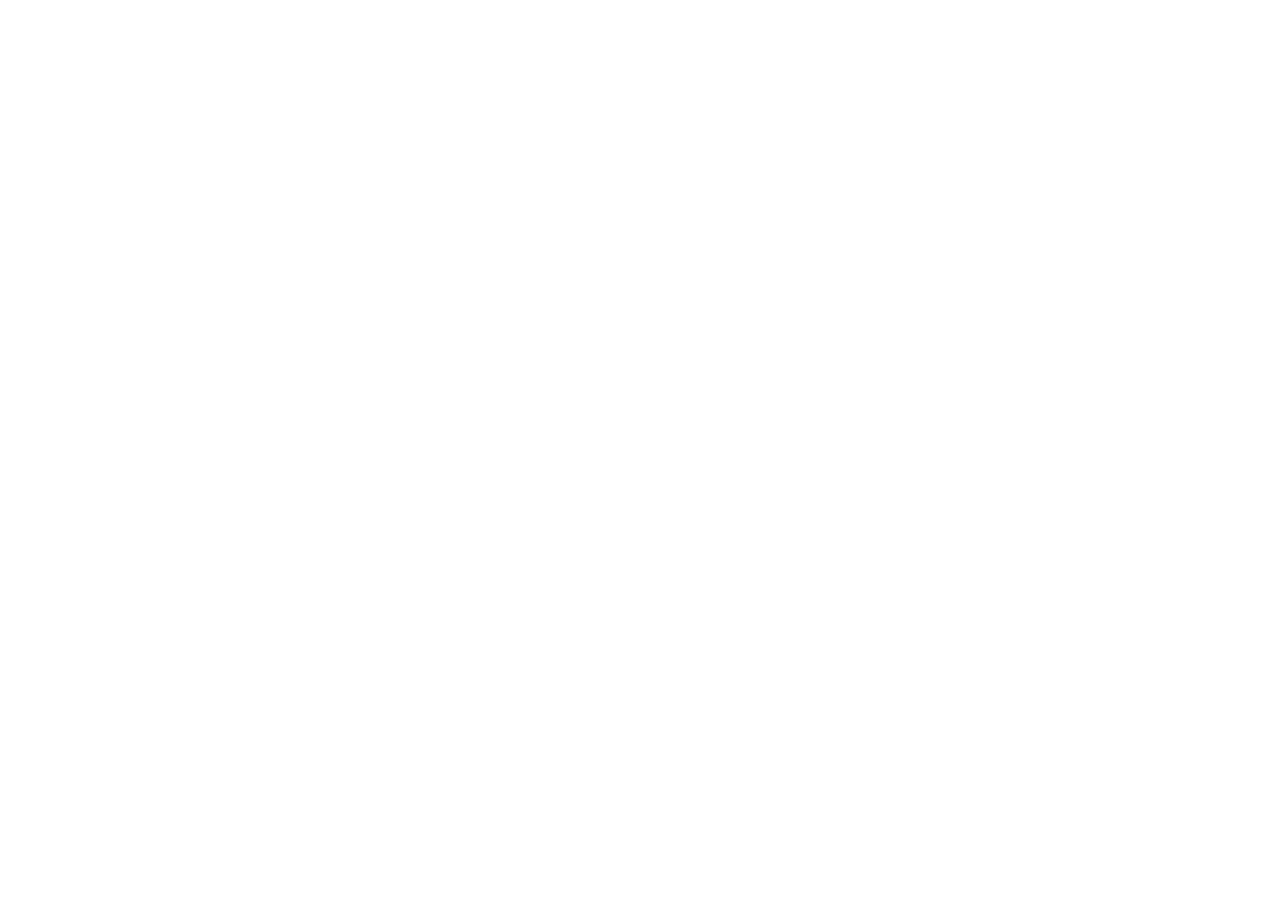
==== index.html @ 0198e79f "initialization of file structures is complete" ====
<!DOCTYPE html>
<html lang="en">
<head>
    <meta charset="UTF-8">
    <meta name="viewport" content="width=device-width, initial-scale=1.0">
    <title>Internet Magazin</title>
    <!-- bootstrap css-->
    <link rel="stylesheet" href="./libs/bootstrap/bootstrap.css">
    <!-- normalize css file -->
    <link rel="stylesheet" href="./css/normalize.css">
    <!-- custom css file -->
    <link rel="stylesheet" href="./css/style.css">
</head>
<body>
    <!-- wrapper -->
    <div class="wrapper">

        <!-- header -->
        <header class="header">

        </header>

        <!-- main -->
        <main class="main">
            
        </main>

        <!-- footer -->
        <footer class="footer">

        </footer>

    </div>

    
    <!-- bootstrap js file -->
    <script src="./libs/bootstrap/bootstrap.js"></script>
    <!-- custom js file -->
    <script src="./javaScript/main.js"></script>
</body>
</html>
---- css/style.css ----
/* core style */
*
{
    padding: 0;
    margin: 0;
    box-sizing: border-box;
    list-style: none;
    text-decoration: none;
}

ul,
ol
{
    padding-left: 0;
}

/* main style */
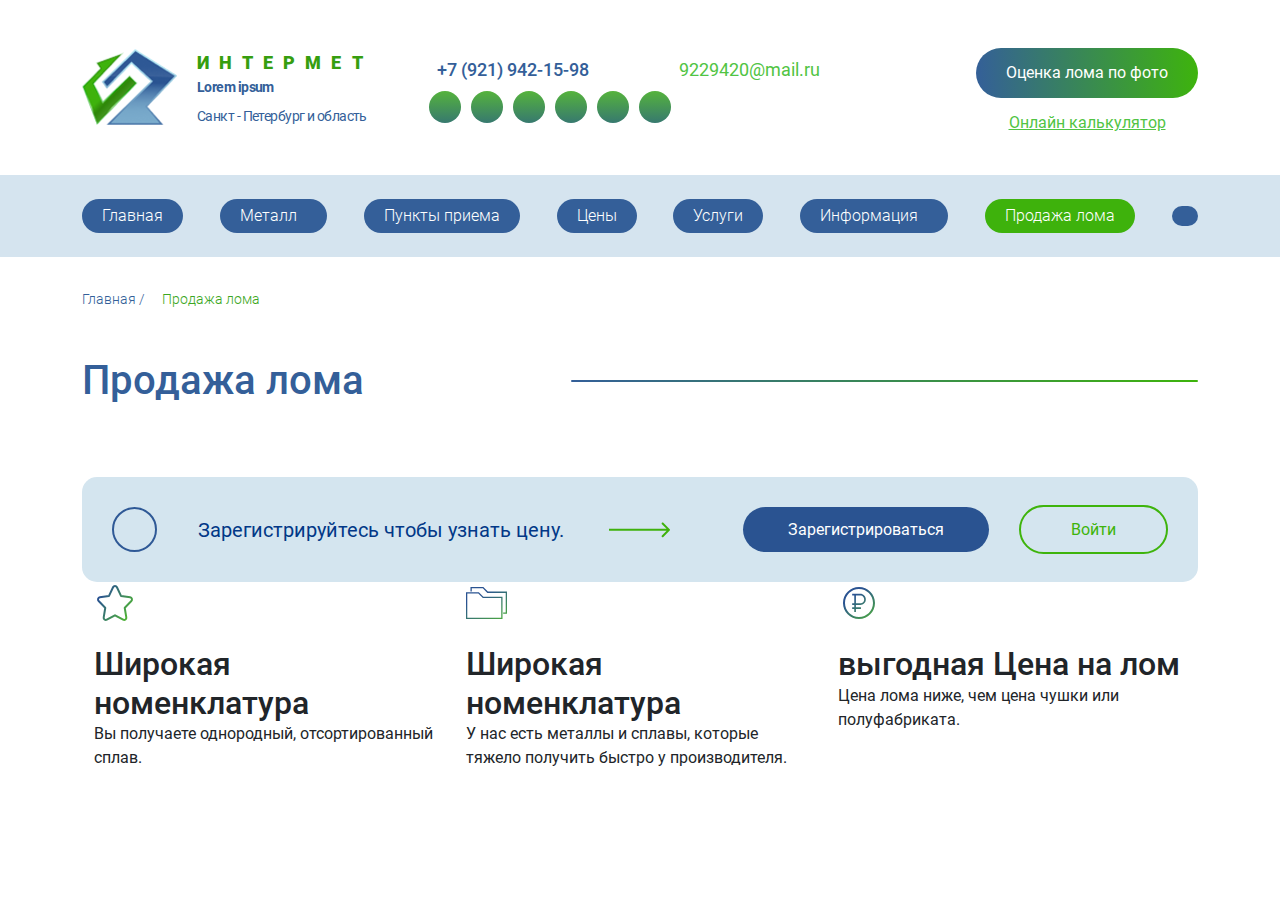
==== commit 76c1b28a: "more changes" ====
--- a/index.html
+++ b/index.html
@@ -1,41 +1,212 @@
 <!DOCTYPE html>
 <html lang="en">
-<head>
-    <meta charset="UTF-8">
-    <meta name="viewport" content="width=device-width, initial-scale=1.0">
+  <head>
+    <meta charset="UTF-8" />
+    <meta name="viewport" content="width=device-width, initial-scale=1.0" />
     <title>Internet Magazin</title>
     <!-- bootstrap css-->
-    <link rel="stylesheet" href="./libs/bootstrap/bootstrap.css">
+    <link rel="stylesheet" href="./libs/bootstrap/bootstrap.css" />
+    <!-- fontawesome link -->
+    <link
+      rel="stylesheet"
+      href="https://cdnjs.cloudflare.com/ajax/libs/font-awesome/6.5.1/css/all.min.css"
+      integrity="sha512-DTOQO9RWCH3ppGqcWaEA1BIZOC6xxalwEsw9c2QQeAIftl+Vegovlnee1c9QX4TctnWMn13TZye+giMm8e2LwA=="
+      crossorigin="anonymous"
+      referrerpolicy="no-referrer"
+    />
     <!-- normalize css file -->
-    <link rel="stylesheet" href="./css/normalize.css">
+    <link rel="stylesheet" href="./css/normalize.css" />
+    <!-- roboto font -->
+    <link rel="stylesheet" href="./fonts/Roboto/stylesheet.css" />
     <!-- custom css file -->
-    <link rel="stylesheet" href="./css/style.css">
-</head>
-<body>
+    <link rel="stylesheet" href="./css/style.css" />
+  </head>
+  <body>
     <!-- wrapper -->
     <div class="wrapper">
-
-        <!-- header -->
-        <header class="header">
-
-        </header>
-
-        <!-- main -->
-        <main class="main">
-            
-        </main>
-
-        <!-- footer -->
-        <footer class="footer">
-
-        </footer>
-
+      <!-- header -->
+      <header class="header">
+        <nav class="navbar navbar-expand-lg">
+          <div class="container">
+            <div class="header-left">
+              <!-- brand logo -->
+              <a class="brand-logo d-flex align-items-basline" href="#">
+                <img
+                  class="logo"
+                  src="./images/brand-logo.svg"
+                  alt="brand-logo"
+                />
+                <div class="logo-text">
+                  <h3 class="logo-name">ИНТЕРМЕТ</h3>
+                  <strong class="strong-text">Lorem ipsum</strong>
+                  <p class="logo-description">Санкт - Петербург и область</p>
+                </div>
+              </a>
+              <!-- no changes -->
+              <button
+                class="navbar-toggler"
+                type="button"
+                data-bs-toggle="collapse"
+                data-bs-target="#navbarSupportedContent"
+                aria-controls="navbarSupportedContent"
+                aria-expanded="false"
+                aria-label="Toggle navigation"
+              >
+                <span class="navbar-toggler-icon"></span>
+              </button>
+              <!-- no changes ^ -->
+            </div>
+            <div class="header-right">
+              <div class="collapse navbar-collapse" id="navbarSupportedContent">
+                <ul class="navbar-nav me-auto mb-2 mb-lg-0">
+                  <!-- social media -->
+                  <li class="nav-item social-media">
+                    <a
+                      class="nav-link active phone-number"
+                      aria-current="page"
+                      href="tel:+7 (921) 942-15-98"
+                      >+7 (921) 942-15-98</a
+                    >
+                    <div class="social-media-icon">
+                      <ul class="icon-menu d-flex align-items-center">
+                        <li class="icon-item">
+                          <a href="#!" class="icon-link"
+                            ><i class="fa-brands fa-whatsapp"></i
+                          ></a>
+                        </li>
+                        <li class="icon-item">
+                          <a href="#!" class="icon-link"
+                            ><i class="fa-brands fa-telegram"></i
+                          ></a>
+                        </li>
+                        <li class="icon-item">
+                          <a href="#!" class="icon-link"
+                            ><i class="fa-brands fa-weixin"></i
+                          ></a>
+                        </li>
+                        <li class="icon-item">
+                          <a href="#!" class="icon-link"
+                            ><i class="fa-brands fa-instagram"></i
+                          ></a>
+                        </li>
+                        <li class="icon-item">
+                          <a href="#!" class="icon-link"
+                            ><i class="fa-brands fa-youtube"></i
+                          ></a>
+                        </li>
+                        <li class="icon-item">
+                          <a href="#!" class="icon-link"
+                            ><i class="fa-brands fa-vk"></i
+                          ></a>
+                        </li>
+                      </ul>
+                    </div>
+                  </li>
+                  <!-- search -->
+                  <li class="nav-item search">
+                    <form class="d-flex align-items-center" role="search">
+                      <a class="nav-link gmail" href="mailto:9229420@mail.ru"
+                        >9229420@mail.ru</a
+                      >
+                      <i class="fa-solid fa-magnifying-glass"></i>
+                    </form>
+                  </li>
+                  <li class="nav-item tools d-flex flex-column">
+                    <a class="image-search" href="#!">Оценка лома по фото</a>
+                    <a class="calculator" href="#!">Онлайн калькулятор</a>
+                  </li>
+                </ul>
+              </div>
+            </div>
+          </div>
+        </nav>
+        <div class="navigation">
+          <div class="container">
+            <ul class="navigation-menu d-flex align-items-center justify-content-between">
+              <li class="navigation-item"><a href="#!" class="navigation-link">Главная</a></li>
+              <li class="navigation-item"><a href="#!" class="navigation-link">Металл <i class="fa-solid fa-bars"></i></a></li>
+              <li class="navigation-item"><a href="#!" class="navigation-link">Пункты приема</a></li>
+              <li class="navigation-item"><a href="#!" class="navigation-link">Цены</a></li>
+              <li class="navigation-item"><a href="#!" class="navigation-link">Услуги</a></li>
+              <li class="navigation-item"><a href="#!" class="navigation-link">Информация <i class="fa-solid fa-bars"></i></a></li>
+              <li class="navigation-item"><a href="#!" class="navigation-link">Продажа лома</a></li>
+              <li class="navigation-item"><a href="#!" class="navigation-link"><i class="fa-solid fa-question"></i></a></li>
+            </ul>
+          </div>
+        </div>
+      </header>
+
+      <!-- main -->
+      <main class="main">
+
+        <!-- intro -->
+        <section class="intro">
+          <div class="container">
+            <div class="path-status">
+              <span>Главная / <span class="path2">Продажа лома</span></span>
+            </div>
+            <div class="main-intro">
+              <div class="mian-intro-nav d-flex align-items-center justify-content-between">
+                <h1 class="intro-title">Продажа лома </h1>
+                <div class="line"></div>
+              </div>
+              <!-- login and sign up notification -->
+              <div class="notification">
+                <div class="container d-flex align-items-center justify-content-between">
+                  <div class="notification-left d-flex align-items-center">
+                    <div class="border-bg">
+                      <i class="fa-solid fa-exclamation"></i>
+                    </div>
+                    <p class="notification-text">Зарегистрируйтесь чтобы узнать цену.</p>
+                    <img class="arrow-icon" src="./images/icon/arrow.svg" alt="arrow icon">
+                  </div>
+                  <div class="notification-right">
+                    <a class="sign-up" href="#!">Зарегистрироваться</a>
+                    <a class="sign-in" href="#!">Войти</a>
+                  </div>
+                </div>
+              </div>
+              <div class="services">
+                <div class="container">
+                  <div class="row">
+                    <div class="col-4">
+                      <img src="./images/icon/start-icon.svg" alt="start-icon">
+                      <div class="content">
+                        <h1 class="services-title">Широкая номенклатура</h1>
+                        <p class="service-descr">Вы получаете однородный, отсортированный сплав.</p>
+                      </div>
+                    </div>
+                    <div class="col-4">
+                      <img src="./images/icon/folder-icon.svg" alt="start-icon">
+                      <div class="content">
+                        <h1 class="services-title">Широкая номенклатура</h1>
+                        <p class="service-descr">У нас есть металлы и сплавы, которые тяжело получить быстро у производителя.</p>
+                      </div>
+                    </div>
+                    <div class="col-4">
+                      <img src="./images/icon/rubl.svg" alt="start-icon">
+                      <div class="content">
+                        <h1 class="services-title">выгодная Цена на лом </h1>
+                        <p class="service-descr">Цена лома ниже, чем цена чушки или полуфабриката.</p>
+                      </div>
+                    </div>
+                  </div>
+                </div>
+              </div>
+            </div>
+
+          </div>
+        </section>
+
+      </main>
+
+      <!-- footer -->
+      <footer class="footer"></footer>
     </div>
 
-    
     <!-- bootstrap js file -->
     <script src="./libs/bootstrap/bootstrap.js"></script>
     <!-- custom js file -->
     <script src="./javaScript/main.js"></script>
-</body>
-</html>+  </body>
+</html>
--- a/fonts/Roboto/stylesheet.css
+++ b/fonts/Roboto/stylesheet.css
@@ -0,0 +1,133 @@
+/* This stylesheet generated by Transfonter (https://transfonter.org) on February 25, 2018 4:00 PM */
+
+@font-face {
+    font-family: 'Roboto';
+    src: url('Roboto-MediumItalic.eot');
+    src: local('Roboto Medium Italic'), local('Roboto-MediumItalic'),
+        url('Roboto-MediumItalic.eot?#iefix') format('embedded-opentype'),
+        url('Roboto-MediumItalic.woff') format('woff'),
+        url('Roboto-MediumItalic.ttf') format('truetype');
+    font-weight: 500;
+    font-style: italic;
+}
+
+@font-face {
+    font-family: 'Roboto';
+    src: url('Roboto-Italic.eot');
+    src: local('Roboto Italic'), local('Roboto-Italic'),
+        url('Roboto-Italic.eot?#iefix') format('embedded-opentype'),
+        url('Roboto-Italic.woff') format('woff'),
+        url('Roboto-Italic.ttf') format('truetype');
+    font-weight: normal;
+    font-style: italic;
+}
+
+@font-face {
+    font-family: 'Roboto';
+    src: url('Roboto-Bold.eot');
+    src: local('Roboto Bold'), local('Roboto-Bold'),
+        url('Roboto-Bold.eot?#iefix') format('embedded-opentype'),
+        url('Roboto-Bold.woff') format('woff'),
+        url('Roboto-Bold.ttf') format('truetype');
+    font-weight: bold;
+    font-style: normal;
+}
+
+@font-face {
+    font-family: 'Roboto';
+    src: url('Roboto-Regular.eot');
+    src: local('Roboto'), local('Roboto-Regular'),
+        url('Roboto-Regular.eot?#iefix') format('embedded-opentype'),
+        url('Roboto-Regular.woff') format('woff'),
+        url('Roboto-Regular.ttf') format('truetype');
+    font-weight: normal;
+    font-style: normal;
+}
+
+@font-face {
+    font-family: 'Roboto';
+    src: url('Roboto-Medium.eot');
+    src: local('Roboto Medium'), local('Roboto-Medium'),
+        url('Roboto-Medium.eot?#iefix') format('embedded-opentype'),
+        url('Roboto-Medium.woff') format('woff'),
+        url('Roboto-Medium.ttf') format('truetype');
+    font-weight: 500;
+    font-style: normal;
+}
+
+@font-face {
+    font-family: 'Roboto';
+    src: url('Roboto-BoldItalic.eot');
+    src: local('Roboto Bold Italic'), local('Roboto-BoldItalic'),
+        url('Roboto-BoldItalic.eot?#iefix') format('embedded-opentype'),
+        url('Roboto-BoldItalic.woff') format('woff'),
+        url('Roboto-BoldItalic.ttf') format('truetype');
+    font-weight: bold;
+    font-style: italic;
+}
+
+@font-face {
+    font-family: 'Roboto';
+    src: url('Roboto-ThinItalic.eot');
+    src: local('Roboto Thin Italic'), local('Roboto-ThinItalic'),
+        url('Roboto-ThinItalic.eot?#iefix') format('embedded-opentype'),
+        url('Roboto-ThinItalic.woff') format('woff'),
+        url('Roboto-ThinItalic.ttf') format('truetype');
+    font-weight: 100;
+    font-style: italic;
+}
+
+@font-face {
+    font-family: 'Roboto';
+    src: url('Roboto-Black.eot');
+    src: local('Roboto Black'), local('Roboto-Black'),
+        url('Roboto-Black.eot?#iefix') format('embedded-opentype'),
+        url('Roboto-Black.woff') format('woff'),
+        url('Roboto-Black.ttf') format('truetype');
+    font-weight: 900;
+    font-style: normal;
+}
+
+@font-face {
+    font-family: 'Roboto';
+    src: url('Roboto-Light.eot');
+    src: local('Roboto Light'), local('Roboto-Light'),
+        url('Roboto-Light.eot?#iefix') format('embedded-opentype'),
+        url('Roboto-Light.woff') format('woff'),
+        url('Roboto-Light.ttf') format('truetype');
+    font-weight: 300;
+    font-style: normal;
+}
+
+@font-face {
+    font-family: 'Roboto';
+    src: url('Roboto-LightItalic.eot');
+    src: local('Roboto Light Italic'), local('Roboto-LightItalic'),
+        url('Roboto-LightItalic.eot?#iefix') format('embedded-opentype'),
+        url('Roboto-LightItalic.woff') format('woff'),
+        url('Roboto-LightItalic.ttf') format('truetype');
+    font-weight: 300;
+    font-style: italic;
+}
+
+@font-face {
+    font-family: 'Roboto';
+    src: url('Roboto-BlackItalic.eot');
+    src: local('Roboto Black Italic'), local('Roboto-BlackItalic'),
+        url('Roboto-BlackItalic.eot?#iefix') format('embedded-opentype'),
+        url('Roboto-BlackItalic.woff') format('woff'),
+        url('Roboto-BlackItalic.ttf') format('truetype');
+    font-weight: 900;
+    font-style: italic;
+}
+
+@font-face {
+    font-family: 'Roboto';
+    src: url('Roboto-Thin.eot');
+    src: local('Roboto Thin'), local('Roboto-Thin'),
+        url('Roboto-Thin.eot?#iefix') format('embedded-opentype'),
+        url('Roboto-Thin.woff') format('woff'),
+        url('Roboto-Thin.ttf') format('truetype');
+    font-weight: 100;
+    font-style: normal;
+}
--- a/css/style.css
+++ b/css/style.css
@@ -8,13 +8,311 @@
     text-decoration: none;
 }
 
+.wrapper 
+{
+    overflow: hidden;
+}
+
 ul,
 ol
 {
     padding-left: 0;
 }
 
+p, a, h1, h2, h3, h4, h5,h6
+{
+    margin-bottom: 0;
+}
+
+body
+{
+    font-family: Roboto;
+}
+
 /* main style */
 
-
-
+    /* header */
+    .header 
+    {
+        padding-top: 40px;
+    }
+
+    .header .container 
+    {
+        align-items: start;
+    }
+
+    .brand-logo
+    {
+        text-decoration: none;
+    }
+
+    .logo-name 
+    {
+        color: #369E0F;
+        font-size: 18px;
+        font-weight: 900;
+        line-height: 30px;
+        letter-spacing: 10.08px;
+    }
+
+
+    .logo-text
+    {
+        margin-left: 20px;
+        color: #345F99;
+        font-size: 14px;
+        font-weight: 400;
+        line-height: 19px;
+        letter-spacing: -0.56px;
+    }
+
+    .strong-text 
+    {
+        margin-bottom: 10px;
+        display: inline-block;
+    }
+
+    .phone-number 
+    {
+        color: #345F99 !important;
+        font-size: 18px;
+        font-weight: 500;
+        line-height: 27px;
+        text-decoration: none;
+    }
+
+    .icon-link 
+    {
+        text-decoration: none;
+        position: absolute;
+        top: 50%;
+        left: 50%;
+        transform: translate(-50%, -50%);
+        color: #fff;
+    }
+
+    .icon-menu
+    {
+        gap: 10px;
+    }
+
+    .icon-item
+    {
+        border-radius: 50%;
+        width: 32px;
+        height: 32px;
+        background: linear-gradient(#55b33c, #37796f);
+        position: relative;
+    }
+
+    .search form 
+    {
+        gap: 78px;
+        margin-right: 70px;
+    }
+
+    .search form i 
+    {
+        color: #5476a7;
+    }
+
+    .search .gmail 
+    {
+        color: #51C444;
+        font-size: 18px;
+        font-weight: 400;
+        line-height: 27px;
+    }
+
+    .tools a 
+    {
+        color: #FFF;
+        text-align: center;
+        font-size: 16px;
+        font-weight: 400;
+        line-height: 24px;
+    }
+
+    .tools .image-search 
+    {
+        padding: 13px 30px;
+        border-radius: 30px;
+        background: linear-gradient(267deg, #3EB40C 0%, #345F99 100%);
+        text-decoration: none;
+    }
+
+    .tools .calculator 
+    {
+        color: #51C444;
+        text-align: center;
+        font-size: 16px;
+        font-weight: 400;
+        line-height: 24px;
+        text-decoration-line: underline;
+        margin-top: 13px;
+    }
+
+    /* menu */
+    .navigation
+    {
+        background: rgba(204, 223, 236, 0.83);
+        padding-top: 24px;
+        padding-bottom: 24px;
+        margin-top: calc(40px - 0.5rem);
+    }
+
+    .navigation .navigation-menu 
+    {
+        gap: 30px;
+        margin: 0;
+    }
+
+    .navigation .navigation-item
+    {
+        padding: 5px 20px;
+        border-radius: 30px;
+        background: #345F99;
+        cursor: pointer;
+    }
+
+    .navigation .navigation-link
+    {
+        color: #FFF;
+        font-size: 16px;
+        font-weight: 300;
+        line-height: 24px;
+        text-decoration: none;
+        display: flex;
+        align-items: center;
+        gap: 10px;
+    }
+
+    .navigation .navigation-item:nth-child(7)
+    {
+        background-color: #3EB20C;
+    }
+
+    .navigation .navigation-item:last-child
+    {
+        padding: 10px 13px;
+    }
+
+/* main intro section */
+    .intro
+    {
+        margin-top: 30px;
+    }
+
+    .path-status span 
+    {
+        color: #345F99;
+        font-size: 14px;
+        font-weight: 300;
+        line-height: 21px; 
+        cursor: pointer;
+    }
+
+    .path-status .path2
+    {
+        color: #3CA722;
+        font-size: 14px;
+        font-weight: 300;
+        line-height: 21px;
+        margin-left: 14px;
+    }
+
+    .mian-intro-nav 
+    {
+        margin-top: 40px;
+    }
+
+    .intro-title
+    {
+        color: #345F99;
+        font-family: Roboto;
+        font-size: 40px;
+        font-weight: 500;
+        line-height: 60px;
+        margin: 0;
+    }
+
+    .intro .line 
+    {
+        width: 627px;
+        height: 2px;
+        border-radius: 30px;
+        background: linear-gradient(267deg, #3EB40C 0%, #345F99 100%);
+    }
+
+    /* notification */
+
+    .notification .container
+    {
+        border-radius: 15px;
+        background: #D4E5EF;
+        padding: 30px;
+        margin-top: 66px;
+    }
+
+    .notification-left .border-bg
+    {
+        color: #2f5996;
+        width: 45px;
+        height: 45px;
+        border-radius: 50%;
+        border: 2px solid #2f5996;
+        position: relative;
+        margin-right: 41px;
+    }
+
+    .notification-left i 
+    {
+        position: absolute;
+        top: 50%;
+        left: 50%;
+        transform: translate(-50%, -50%);
+        font-size: 25px;
+    }
+
+    .notification-text 
+    {
+        color: #023887;
+        font-size: 20px;
+        font-weight: 400;
+        margin-right: 45px;
+    }
+
+    .notification-right .sign-up
+    {
+        color: #FFF;
+        font-size: 16px;
+        font-weight: 400;
+        border-radius: 30px;
+        background: #2A5391;
+        padding: 13px 45px;
+        text-decoration: none;
+    }
+
+    .notification-right .sign-in
+    {
+        font-size: 16px;
+        font-weight: 400;
+        color: #3EB40C;
+        text-decoration: none;
+        padding: 13px 50px;
+        border-radius: 30px;
+        border: 2px solid #3EB40C;
+        margin-left: 26px;
+    }
+
+/* meadiQuery */
+
+@media screen and (min-width: 1400px) {
+    .container, .container-lg, .container-md, .container-sm, .container-xl, .container-xxl
+    {
+        max-width: 1170px;
+    }
+}
+
+
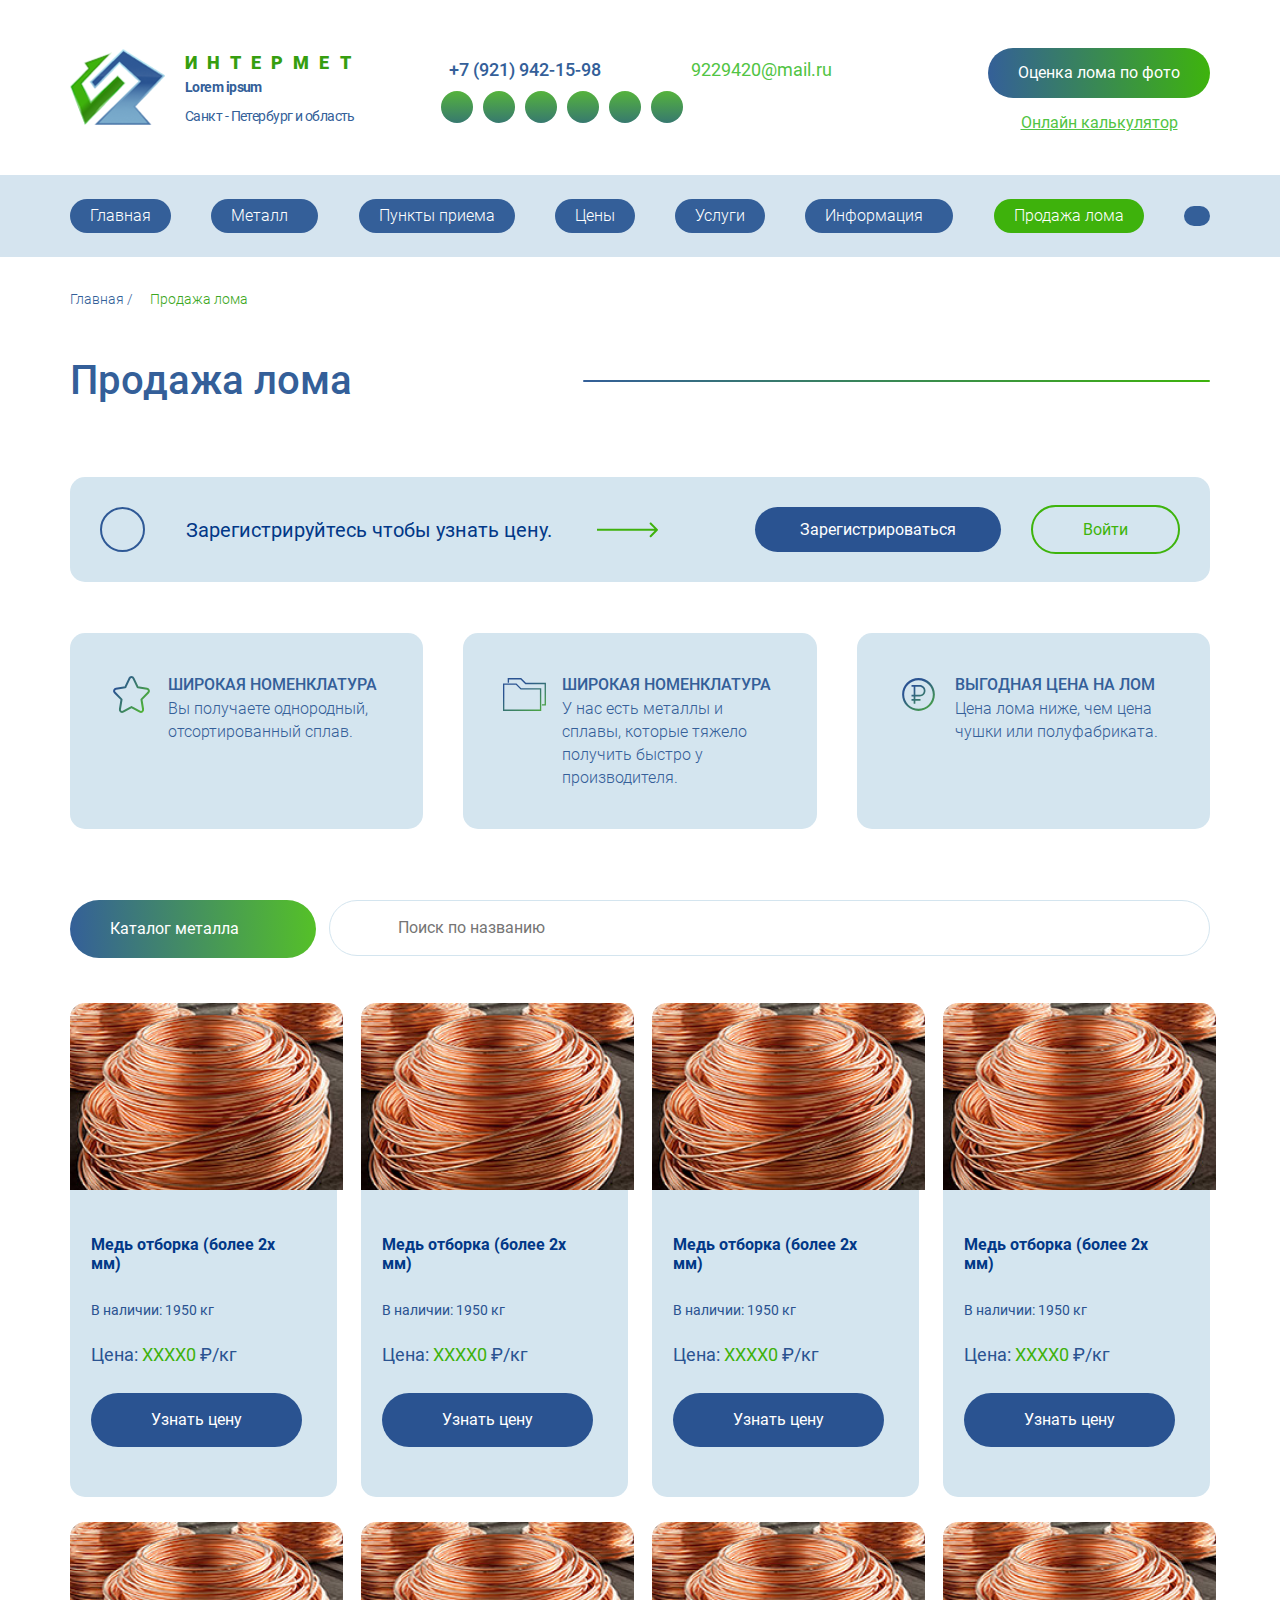
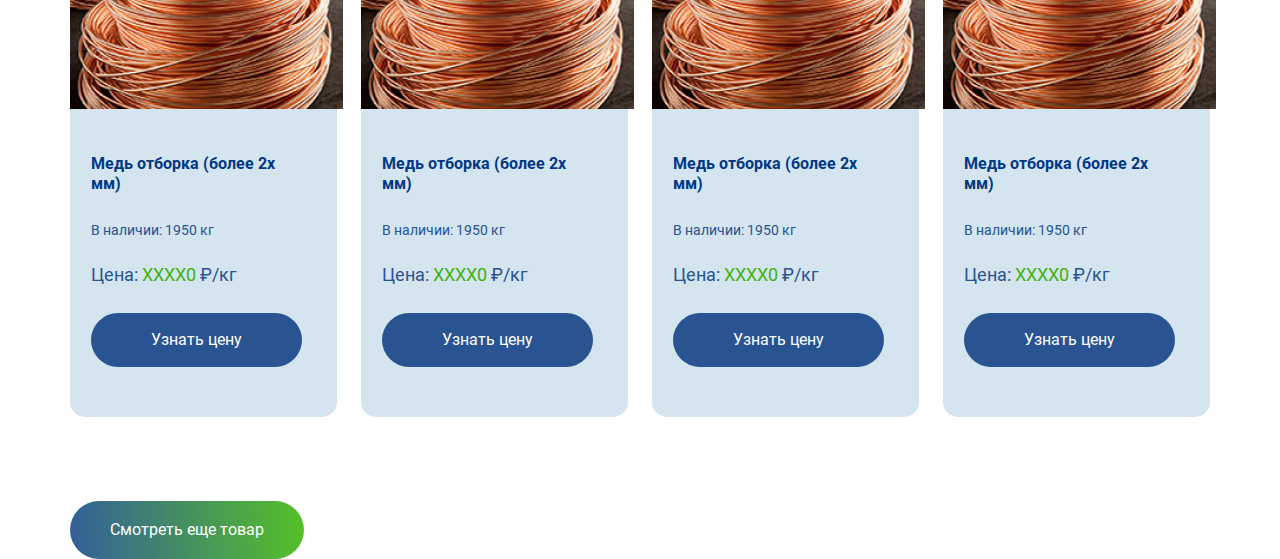
==== commit f61f7171: "finished main section" ====
--- a/index.html
+++ b/index.html
@@ -166,25 +166,26 @@
                   </div>
                 </div>
               </div>
+              <!-- sevices -->
               <div class="services">
                 <div class="container">
-                  <div class="row">
-                    <div class="col-4">
-                      <img src="./images/icon/start-icon.svg" alt="start-icon">
+                  <div class="item-box">
+                    <div class="cols-4">
+                      <img src="./images/icon/start-icon.svg" alt="start-icon" width="50">
                       <div class="content">
                         <h1 class="services-title">Широкая номенклатура</h1>
                         <p class="service-descr">Вы получаете однородный, отсортированный сплав.</p>
                       </div>
                     </div>
-                    <div class="col-4">
-                      <img src="./images/icon/folder-icon.svg" alt="start-icon">
+                    <div class="cols-4">
+                      <img src="./images/icon/folder-icon.svg" alt="start-icon" width="50">
                       <div class="content">
                         <h1 class="services-title">Широкая номенклатура</h1>
                         <p class="service-descr">У нас есть металлы и сплавы, которые тяжело получить быстро у производителя.</p>
                       </div>
                     </div>
-                    <div class="col-4">
-                      <img src="./images/icon/rubl.svg" alt="start-icon">
+                    <div class="cols-4">
+                      <img src="./images/icon/rubl.svg" alt="start-icon" width="50">
                       <div class="content">
                         <h1 class="services-title">выгодная Цена на лом </h1>
                         <p class="service-descr">Цена лома ниже, чем цена чушки или полуфабриката.</p>
@@ -195,6 +196,100 @@
               </div>
             </div>
 
+          </div>
+        </section>
+
+        <!-- products -->
+        <section class="products">
+          <div class="container">
+            <div class="search-bar d-flex justify-content-between">
+              <a class="products-btn" href="#!">Каталог металла <i class="fa-solid fa-bars"></i></a>
+              <form>
+                <div class="input-box w-100">
+                  <input type="text" placeholder="Поиск по названию">
+                  <i class="fa-solid fa-magnifying-glass"></i>
+                </div>
+              </form>
+            </div>
+            <div class="product">
+              <div class="row">
+                <div class="col-3">
+                  <img src="./images/product.png" alt="product">
+                  <div class="product-content">
+                    <h1 class="product-name">Медь отборка (более 2х мм)</h1>
+                    <span class="weight">В наличии: 1950 кг</span> <br>
+                    <span class="prices">Цена: <span class="price">XXXX0</span> ₽/кг</span> <br>
+                    <a class="buy" href="#!">Узнать цену</a>
+                  </div>
+                </div>
+                <div class="col-3">
+                  <img src="./images/product.png" alt="product">
+                  <div class="product-content">
+                    <h1 class="product-name">Медь отборка (более 2х мм)</h1>
+                    <span class="weight">В наличии: 1950 кг</span> <br>
+                    <span class="prices">Цена: <span class="price">XXXX0</span> ₽/кг</span> <br>
+                    <a class="buy" href="#!">Узнать цену</a>
+                  </div>
+                </div>
+                <div class="col-3">
+                  <img src="./images/product.png" alt="product">
+                  <div class="product-content">
+                    <h1 class="product-name">Медь отборка (более 2х мм)</h1>
+                    <span class="weight">В наличии: 1950 кг</span> <br>
+                    <span class="prices">Цена: <span class="price">XXXX0</span> ₽/кг</span> <br>
+                    <a class="buy" href="#!">Узнать цену</a>
+                  </div>
+                </div>
+                <div class="col-3">
+                  <img src="./images/product.png" alt="product">
+                  <div class="product-content">
+                    <h1 class="product-name">Медь отборка (более 2х мм)</h1>
+                    <span class="weight">В наличии: 1950 кг</span> <br>
+                    <span class="prices">Цена: <span class="price">XXXX0</span> ₽/кг</span> <br>
+                    <a class="buy" href="#!">Узнать цену</a>
+                  </div>
+                </div>
+              </div>
+              <div class="row">
+                <div class="col-3">
+                  <img src="./images/product.png" alt="product">
+                  <div class="product-content">
+                    <h1 class="product-name">Медь отборка (более 2х мм)</h1>
+                    <span class="weight">В наличии: 1950 кг</span> <br>
+                    <span class="prices">Цена: <span class="price">XXXX0</span> ₽/кг</span> <br>
+                    <a class="buy" href="#!">Узнать цену</a>
+                  </div>
+                </div>
+                <div class="col-3">
+                  <img src="./images/product.png" alt="product">
+                  <div class="product-content">
+                    <h1 class="product-name">Медь отборка (более 2х мм)</h1>
+                    <span class="weight">В наличии: 1950 кг</span> <br>
+                    <span class="prices">Цена: <span class="price">XXXX0</span> ₽/кг</span> <br>
+                    <a class="buy" href="#!">Узнать цену</a>
+                  </div>
+                </div>
+                <div class="col-3">
+                  <img src="./images/product.png" alt="product">
+                  <div class="product-content">
+                    <h1 class="product-name">Медь отборка (более 2х мм)</h1>
+                    <span class="weight">В наличии: 1950 кг</span> <br>
+                    <span class="prices">Цена: <span class="price">XXXX0</span> ₽/кг</span> <br>
+                    <a class="buy" href="#!">Узнать цену</a>
+                  </div>
+                </div>
+                <div class="col-3">
+                  <img src="./images/product.png" alt="product">
+                  <div class="product-content">
+                    <h1 class="product-name">Медь отборка (более 2х мм)</h1>
+                    <span class="weight">В наличии: 1950 кг</span> <br>
+                    <span class="prices">Цена: <span class="price">XXXX0</span> ₽/кг</span> <br>
+                    <a class="buy" href="#!">Узнать цену</a>
+                  </div>
+                </div>
+              </div>
+            </div>
+            <a class="see-more" href="#!">Смотреть еще товар</a>
           </div>
         </section>
 
--- a/css/style.css
+++ b/css/style.css
@@ -21,12 +21,18 @@
 
 p, a, h1, h2, h3, h4, h5,h6
 {
-    margin-bottom: 0;
+    margin: 0;
 }
 
 body
 {
     font-family: Roboto;
+}
+
+.container, .container-fluid, .container-lg, .container-md, .container-sm, .container-xl, .container-xxl
+{
+    --bs-gutter-x: 0rem;
+    --bs-gutter-y: 0;
 }
 
 /* main style */
@@ -306,6 +312,178 @@
         margin-left: 26px;
     }
 
+    /* services */
+    .services
+    {
+        margin-top: 51px;
+        margin-bottom: 71px;
+    }
+
+    .services .item-box
+    {
+        display: flex;
+        gap: 40px;
+    }
+
+    .services .cols-4
+    {
+        border-radius: 15px;
+        background: #D4E5EF;
+        padding: 40px ;
+        display: flex;
+        align-items: start;
+    }
+
+    .services .cols-4 img
+    {
+        margin-right: 15px;
+    }
+
+    .services .services-title
+    {
+        color: #345F99;
+        font-size: 16px;
+        font-weight: 500;
+        line-height: 24px; 
+        text-transform: uppercase;
+    }
+
+    .services .service-descr 
+    {
+        color: #345F99;
+        font-size: 16px;
+        font-weight: 300;
+        line-height: 23px;
+        max-width: 249px;
+    }
+
+/* products */
+    .products .products-btn 
+    {
+        border-radius: 30px;
+        background: linear-gradient(267deg, #55C127 0%, #345F99 100%);
+        color: #FFF;
+        text-align: center;
+        font-size: 16px;
+        font-weight: 400;
+        padding: 17px 40px;
+        display: inline-flex;
+        align-items: center;
+        text-decoration: none;
+    }
+
+    .products .products-btn i
+    {
+        margin-left: 37px;
+    }
+
+    .products form input 
+    {
+        padding: 18px 604px 18px 68px;
+        border-radius: 30px;
+        border: 1px solid #D4E5EF;
+        color: #2A5391;
+        font-size: 16px;
+        font-weight: 400;
+    }
+
+    .products .input-box
+    {
+        position: relative;
+    }
+
+    .products .fa-magnifying-glass
+    {
+        position: absolute;
+        right: 66px;
+        top: 50%;
+        transform: translateY(-50%);
+        color: #49b819;
+    }
+
+    .product 
+    {
+        margin-top: 45px;
+        gap: 25px;
+    }
+
+    .product-content
+    {
+        background-color: #d4e5ef;
+        padding: 45px 32px 50px 21px;
+        border-bottom-right-radius:15px ;
+        border-bottom-left-radius:15px ;
+    }
+
+    .product .product-name
+    {
+        color: #023887;
+        font-size: 16px;
+        font-weight: 700;
+        margin-bottom: 25px;
+    }
+
+    .product .weight
+    {
+        color: #2A5391;
+        font-size: 14px;
+        font-weight: 400;
+        display: inline-block;
+        margin-bottom: 20px;
+    }
+
+    .product .prices
+    {
+        color: #2A5391;
+        font-size: 18px;
+        font-weight: 400;
+        margin-bottom: 25px;
+        display: inline-block;
+    }
+
+    .product .price
+    {
+        color: #3EB10C;
+        font-family: Roboto;
+        font-size: 18px;
+        font-style: normal;
+        font-weight: 400;
+        line-height: normal;
+    }
+
+    .product .buy 
+    {
+        border-radius: 30px;
+        background: #2A5391;
+        padding: 15px 60px;
+        text-align: center;
+        display: inline-block;
+        color: #fff;
+        text-decoration: none;
+    }
+
+    .product .row
+    {
+        margin-bottom: 25px;
+    }
+
+    .product .row:last-child
+    {
+        margin-bottom: 0;
+    }
+
+    .see-more
+    {
+        padding: 17px 40px;
+        border-radius: 30px;
+        color: #FFF;
+        font-size: 16px;
+        font-weight: 400;
+        display: inline-block;
+        margin-top: 84px;
+        text-decoration: none;
+        background: linear-gradient(267deg, #55C127 0%, #345F99 100%);
+    }
 /* meadiQuery */
 
 @media screen and (min-width: 1400px) {
